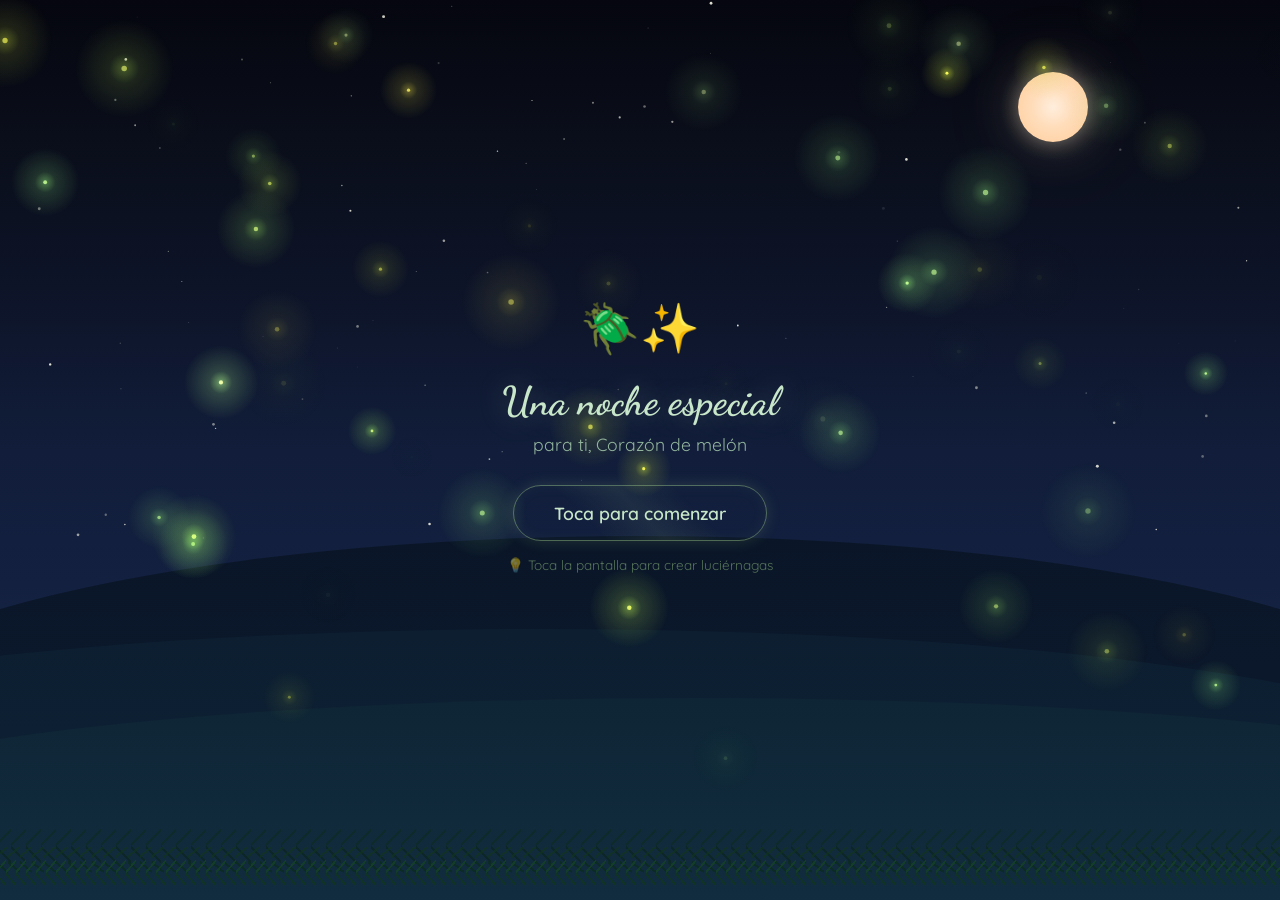
==== luciernagas/index.html @ 91c19a0f "Luciérnagas en jardín nocturno 🪲✨" ====
<!DOCTYPE html>
<html lang="es">
<head>
    <meta charset="UTF-8">
    <meta name="viewport" content="width=device-width, initial-scale=1.0, user-scalable=no">
    <title>Para ti, Jaqueline 🪲✨</title>
    <link rel="stylesheet" href="styles.css">
    <link href="https://fonts.googleapis.com/css2?family=Dancing+Script:wght@400;700&family=Quicksand:wght@300;400;600&display=swap" rel="stylesheet">
</head>
<body>

    <!-- Canvas principal de luciérnagas -->
    <canvas id="fireflies-canvas"></canvas>

    <!-- Capa de paisaje nocturno -->
    <div class="landscape">
        <div class="moon"></div>
        <div class="moon-glow"></div>
        <div class="hills">
            <div class="hill hill-back"></div>
            <div class="hill hill-mid"></div>
            <div class="hill hill-front"></div>
        </div>
        <div class="grass-container">
            <div class="grass-row grass-row-1"></div>
            <div class="grass-row grass-row-2"></div>
            <div class="grass-row grass-row-3"></div>
        </div>
    </div>

    <!-- Pantalla de inicio -->
    <div id="intro-overlay" class="overlay active">
        <div class="intro-content">
            <div class="firefly-icon">🪲✨</div>
            <h1>Una noche especial</h1>
            <p>para ti, Corazón de melón</p>
            <button id="btn-start" class="btn-glow">
                <span>Toca para comenzar</span>
            </button>
            <p class="hint">💡 Toca la pantalla para crear luciérnagas</p>
        </div>
    </div>

    <!-- Mensaje central que aparece después -->
    <div id="message-overlay" class="overlay">
        <div class="message-box">
            <p class="msg-para">Para ti,</p>
            <h2 class="msg-name">Jaqueline Lara</h2>
            <div class="msg-divider">✦</div>
            <p class="msg-body" id="msg-body"></p>
            <div class="msg-signature">
                <p>Con todo mi cariño,</p>
                <p class="msg-firma">— Eddie M. 💕</p>
            </div>
        </div>
    </div>

    <!-- Texto que forman las luciérnagas -->
    <div id="formation-text" class="formation-text"></div>

    <!-- Instrucción sutil -->
    <div id="touch-hint" class="touch-hint hidden">
        <span>✨ toca la pantalla ✨</span>
    </div>

    <script src="script.js"></script>
</body>
</html>
---- luciernagas/styles.css ----
/* ============================================
   LUCIÉRNAGAS — JARDÍN NOCTURNO
   Para Jaqueline Lara 🪲✨
   ============================================ */

* {
    margin: 0;
    padding: 0;
    box-sizing: border-box;
}

body {
    overflow: hidden;
    background: #05060f;
    font-family: 'Quicksand', sans-serif;
    color: #fff;
    width: 100vw;
    height: 100vh;
    user-select: none;
    -webkit-user-select: none;
    touch-action: none;
}

/* ============================================
   CANVAS DE LUCIÉRNAGAS
   ============================================ */

#fireflies-canvas {
    position: fixed;
    top: 0;
    left: 0;
    width: 100%;
    height: 100%;
    z-index: 5;
    pointer-events: none;
}

/* ============================================
   PAISAJE NOCTURNO
   ============================================ */

.landscape {
    position: fixed;
    top: 0;
    left: 0;
    width: 100%;
    height: 100%;
    z-index: 1;
    background: linear-gradient(
        180deg,
        #05060f 0%,
        #0a0e1a 15%,
        #0d1326 30%,
        #111d3a 50%,
        #132040 65%,
        #1a2a4a 80%,
        #1e3350 100%
    );
}

/* Luna */
.moon {
    position: absolute;
    top: 8%;
    right: 15%;
    width: 70px;
    height: 70px;
    background: radial-gradient(circle, #ffeedd 0%, #ffddbb 40%, #ffcc99 100%);
    border-radius: 50%;
    box-shadow:
        0 0 20px rgba(255, 238, 204, 0.4),
        0 0 60px rgba(255, 221, 170, 0.2),
        0 0 100px rgba(255, 204, 153, 0.1);
    z-index: 2;
}

.moon-glow {
    position: absolute;
    top: 5%;
    right: 12.5%;
    width: 120px;
    height: 120px;
    background: radial-gradient(circle, rgba(255, 238, 204, 0.08) 0%, transparent 70%);
    border-radius: 50%;
    z-index: 1;
}

/* Colinas */
.hills {
    position: absolute;
    bottom: 0;
    left: 0;
    width: 100%;
    height: 45%;
    z-index: 2;
}

.hill {
    position: absolute;
    bottom: 0;
    width: 100%;
    border-radius: 50% 50% 0 0;
}

.hill-back {
    height: 100%;
    background: linear-gradient(180deg, #0a1628 0%, #0d1a2f 100%);
    transform: scaleX(1.3);
    bottom: -10%;
}

.hill-mid {
    height: 75%;
    background: linear-gradient(180deg, #0c1e30 0%, #0f2338 100%);
    transform: scaleX(1.5) translateX(-5%);
    bottom: -8%;
}

.hill-front {
    height: 55%;
    background: linear-gradient(180deg, #0e2535 0%, #122d40 100%);
    transform: scaleX(1.4) translateX(3%);
    bottom: -5%;
}

/* Pasto */
.grass-container {
    position: absolute;
    bottom: 0;
    left: 0;
    width: 100%;
    height: 12%;
    z-index: 3;
    overflow: hidden;
}

.grass-row {
    position: absolute;
    bottom: 0;
    left: -5%;
    width: 110%;
    background-repeat: repeat-x;
    background-size: 30px 100%;
}

.grass-row-1 {
    height: 100%;
    background-image:
        linear-gradient(135deg, transparent 42%, #0d2a1a 42%, #0d2a1a 44%, transparent 44%),
        linear-gradient(45deg, transparent 42%, #0a2416 42%, #0a2416 44%, transparent 44%);
    background-size: 15px 100%;
    opacity: 0.5;
}

.grass-row-2 {
    height: 75%;
    background-image:
        linear-gradient(140deg, transparent 40%, #103320 40%, #103320 43%, transparent 43%),
        linear-gradient(40deg, transparent 40%, #0c2c1c 40%, #0c2c1c 43%, transparent 43%);
    background-size: 12px 100%;
    opacity: 0.7;
}

.grass-row-3 {
    height: 50%;
    background-image:
        linear-gradient(130deg, transparent 38%, #144028 38%, #144028 42%, transparent 42%),
        linear-gradient(50deg, transparent 38%, #103522 38%, #103522 42%, transparent 42%);
    background-size: 10px 100%;
    opacity: 0.9;
}

/* ============================================
   OVERLAYS
   ============================================ */

.overlay {
    position: fixed;
    top: 0;
    left: 0;
    width: 100%;
    height: 100%;
    display: flex;
    align-items: center;
    justify-content: center;
    z-index: 20;
    opacity: 0;
    visibility: hidden;
    transition: opacity 1.5s ease, visibility 1.5s ease;
    pointer-events: none;
}

.overlay.active {
    opacity: 1;
    visibility: visible;
    pointer-events: auto;
}

/* ============================================
   PANTALLA DE INICIO
   ============================================ */

.intro-content {
    text-align: center;
    padding: 30px;
}

.firefly-icon {
    font-size: 3rem;
    margin-bottom: 20px;
    animation: floatSoft 3s ease-in-out infinite;
}

@keyframes floatSoft {
    0%, 100% { transform: translateY(0); }
    50% { transform: translateY(-12px); }
}

.intro-content h1 {
    font-family: 'Dancing Script', cursive;
    font-size: 2.5rem;
    color: #c8e6c9;
    text-shadow: 0 0 30px rgba(200, 230, 201, 0.3);
    margin-bottom: 8px;
}

.intro-content p {
    font-size: 1.1rem;
    color: #a0c4a8;
    margin-bottom: 30px;
    opacity: 0.9;
}

.btn-glow {
    background: transparent;
    border: 1px solid rgba(180, 230, 150, 0.4);
    color: #c8e6c9;
    padding: 16px 40px;
    font-size: 1.1rem;
    font-family: 'Quicksand', sans-serif;
    font-weight: 600;
    border-radius: 50px;
    cursor: pointer;
    position: relative;
    overflow: hidden;
    transition: all 0.4s ease;
    box-shadow:
        0 0 15px rgba(180, 230, 150, 0.15),
        inset 0 0 15px rgba(180, 230, 150, 0.05);
    animation: fadeInUp 1s ease 0.5s both;
}

.btn-glow:hover,
.btn-glow:active {
    background: rgba(180, 230, 150, 0.1);
    border-color: rgba(180, 230, 150, 0.6);
    box-shadow:
        0 0 30px rgba(180, 230, 150, 0.25),
        inset 0 0 20px rgba(180, 230, 150, 0.1);
    transform: scale(1.05);
}

.btn-glow::after {
    content: '';
    position: absolute;
    top: -50%;
    left: -50%;
    width: 200%;
    height: 200%;
    background: linear-gradient(
        45deg,
        transparent 40%,
        rgba(180, 230, 150, 0.08) 50%,
        transparent 60%
    );
    animation: shimmer 4s infinite;
}

@keyframes shimmer {
    0% { transform: translateX(-100%) rotate(45deg); }
    100% { transform: translateX(100%) rotate(45deg); }
}

.hint {
    font-size: 0.85rem !important;
    color: rgba(180, 230, 150, 0.5) !important;
    margin-top: 15px !important;
}

/* ============================================
   MENSAJE OVERLAY
   ============================================ */

#message-overlay {
    background: radial-gradient(ellipse at center, rgba(5, 6, 15, 0.85) 0%, rgba(5, 6, 15, 0.7) 100%);
}

.message-box {
    text-align: center;
    max-width: 550px;
    width: 90%;
    padding: 40px 30px;
    background: rgba(255, 255, 255, 0.03);
    backdrop-filter: blur(8px);
    border: 1px solid rgba(180, 230, 150, 0.12);
    border-radius: 24px;
    box-shadow: 0 0 60px rgba(180, 230, 150, 0.06);
    animation: fadeInScale 1s ease both;
}

@keyframes fadeInScale {
    from {
        opacity: 0;
        transform: scale(0.9) translateY(20px);
    }
    to {
        opacity: 1;
        transform: scale(1) translateY(0);
    }
}

.msg-para {
    font-size: 1.1rem;
    color: #a0c4a8;
    margin-bottom: 5px;
    animation: fadeInUp 0.8s ease 0.3s both;
}

.msg-name {
    font-family: 'Dancing Script', cursive;
    font-size: 2.4rem;
    color: #c8e6c9;
    text-shadow: 0 0 25px rgba(200, 230, 201, 0.3);
    margin-bottom: 15px;
    animation: fadeInUp 0.8s ease 0.5s both;
}

.msg-divider {
    color: rgba(180, 230, 150, 0.4);
    font-size: 1.2rem;
    margin-bottom: 20px;
    animation: fadeInUp 0.8s ease 0.7s both;
}

.msg-body {
    font-size: 1.1rem;
    line-height: 1.9;
    color: #d4e8d6;
    font-weight: 300;
    margin-bottom: 25px;
    min-height: 100px;
}

.msg-signature {
    opacity: 0;
    transform: translateY(15px);
    transition: all 1s ease;
}

.msg-signature.visible {
    opacity: 1;
    transform: translateY(0);
}

.msg-signature p {
    font-family: 'Dancing Script', cursive;
    color: #a0c4a8;
    font-size: 1.2rem;
}

.msg-firma {
    font-size: 1.5rem !important;
    color: #c8e6c9 !important;
    margin-top: 5px;
    text-shadow: 0 0 15px rgba(200, 230, 201, 0.3);
}

/* ============================================
   TEXTO DE FORMACIÓN DE LUCIÉRNAGAS
   ============================================ */

.formation-text {
    position: fixed;
    top: 50%;
    left: 50%;
    transform: translate(-50%, -50%);
    font-family: 'Dancing Script', cursive;
    font-size: 3.5rem;
    color: transparent;
    z-index: 15;
    pointer-events: none;
    white-space: nowrap;
    text-align: center;
}

/* ============================================
   TOUCH HINT
   ============================================ */

.touch-hint {
    position: fixed;
    bottom: 8%;
    left: 50%;
    transform: translateX(-50%);
    z-index: 10;
    font-size: 0.9rem;
    color: rgba(180, 230, 150, 0.4);
    transition: opacity 1s ease;
    animation: pulseSoft 3s ease-in-out infinite;
}

.touch-hint.hidden {
    opacity: 0;
    pointer-events: none;
}

.touch-hint.visible {
    opacity: 1;
}

@keyframes pulseSoft {
    0%, 100% { opacity: 0.4; }
    50% { opacity: 0.8; }
}

/* ============================================
   ANIMACIONES GENERALES
   ============================================ */

@keyframes fadeInUp {
    from {
        opacity: 0;
        transform: translateY(25px);
    }
    to {
        opacity: 1;
        transform: translateY(0);
    }
}

@keyframes fadeOut {
    to {
        opacity: 0;
        visibility: hidden;
    }
}

/* ============================================
   RESPONSIVE
   ============================================ */

@media (max-width: 600px) {
    .intro-content h1 {
        font-size: 2rem;
    }

    .btn-glow {
        padding: 14px 32px;
        font-size: 1rem;
    }

    .msg-name {
        font-size: 1.8rem;
    }

    .msg-body {
        font-size: 1rem;
        line-height: 1.8;
    }

    .message-box {
        padding: 30px 22px;
    }

    .formation-text {
        font-size: 2.5rem;
    }

    .moon {
        width: 50px;
        height: 50px;
        top: 5%;
        right: 10%;
    }

    .moon-glow {
        width: 90px;
        height: 90px;
        top: 2.5%;
        right: 7%;
    }
}

@media (max-width: 380px) {
    .intro-content h1 {
        font-size: 1.7rem;
    }

    .formation-text {
        font-size: 2rem;
    }

    .msg-name {
        font-size: 1.5rem;
    }
}
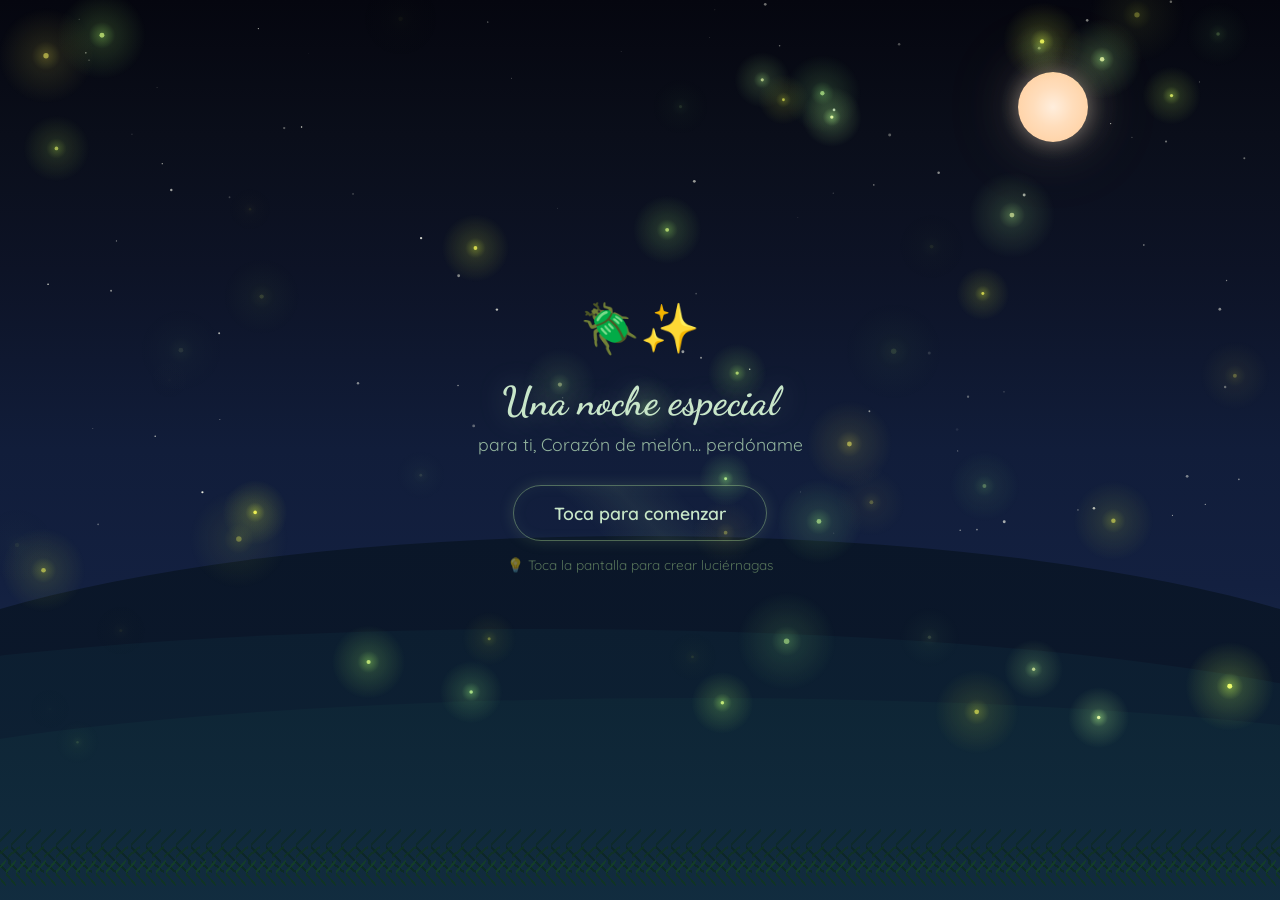
==== commit 7495e015: "Mensaje de disculpa 🥺💕" ====
--- a/luciernagas/index.html
+++ b/luciernagas/index.html
@@ -33,7 +33,7 @@
         <div class="intro-content">
             <div class="firefly-icon">🪲✨</div>
             <h1>Una noche especial</h1>
-            <p>para ti, Corazón de melón</p>
+            <p>para ti, Corazón de melón... perdóname</p>
             <button id="btn-start" class="btn-glow">
                 <span>Toca para comenzar</span>
             </button>
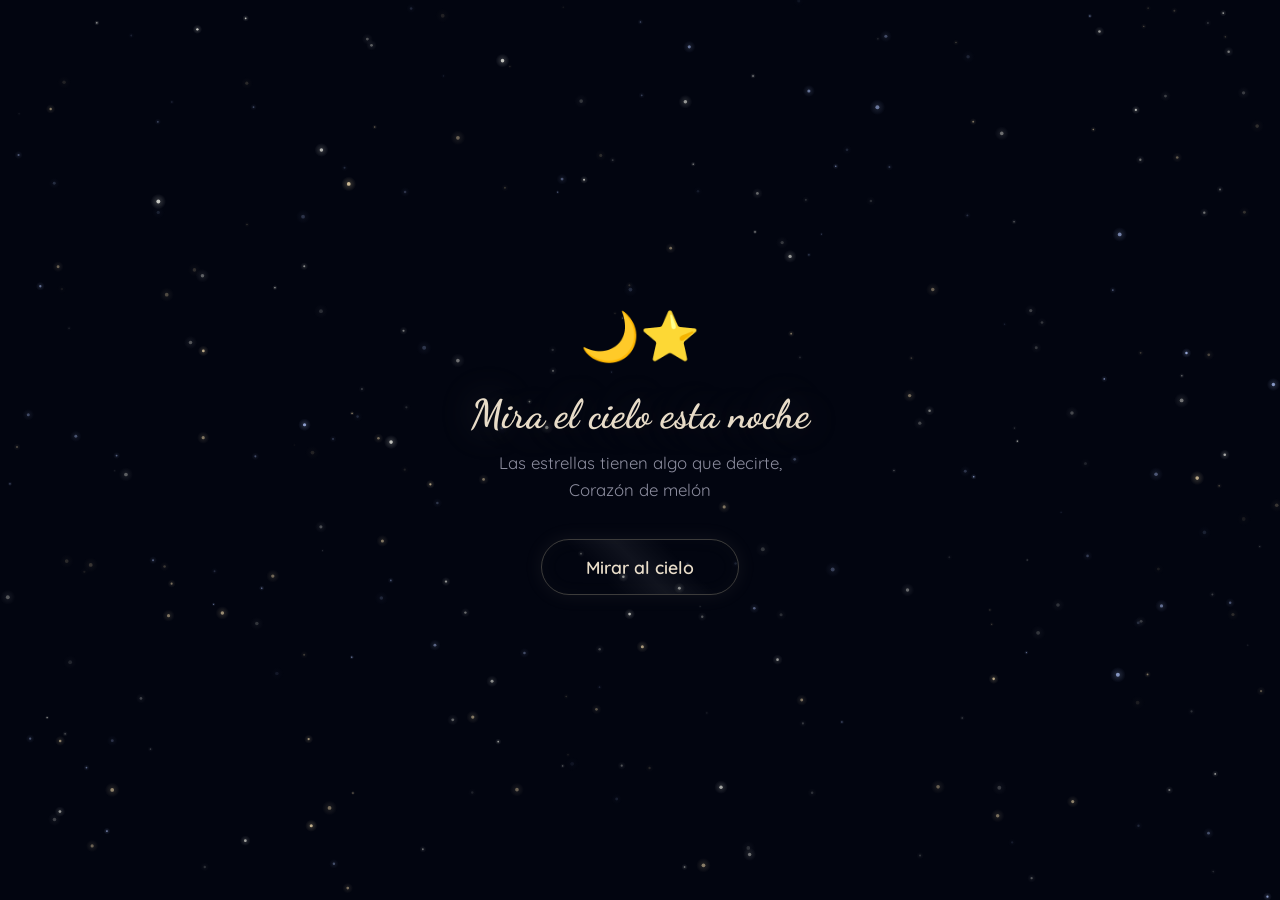
==== commit fcb091e1: "Cielo de estrellas con formación de texto y estrellas fugaces ⭐" ====
--- a/luciernagas/index.html
+++ b/luciernagas/index.html
@@ -3,66 +3,41 @@
 <head>
     <meta charset="UTF-8">
     <meta name="viewport" content="width=device-width, initial-scale=1.0, user-scalable=no">
-    <title>Para ti, Jaqueline 🪲✨</title>
+    <title>Para ti, Jaqueline ⭐</title>
     <link rel="stylesheet" href="styles.css">
     <link href="https://fonts.googleapis.com/css2?family=Dancing+Script:wght@400;700&family=Quicksand:wght@300;400;600&display=swap" rel="stylesheet">
 </head>
 <body>
 
-    <!-- Canvas principal de luciérnagas -->
-    <canvas id="fireflies-canvas"></canvas>
-
-    <!-- Capa de paisaje nocturno -->
-    <div class="landscape">
-        <div class="moon"></div>
-        <div class="moon-glow"></div>
-        <div class="hills">
-            <div class="hill hill-back"></div>
-            <div class="hill hill-mid"></div>
-            <div class="hill hill-front"></div>
-        </div>
-        <div class="grass-container">
-            <div class="grass-row grass-row-1"></div>
-            <div class="grass-row grass-row-2"></div>
-            <div class="grass-row grass-row-3"></div>
-        </div>
-    </div>
+    <!-- Canvas de estrellas -->
+    <canvas id="stars-canvas"></canvas>
 
     <!-- Pantalla de inicio -->
     <div id="intro-overlay" class="overlay active">
         <div class="intro-content">
-            <div class="firefly-icon">🪲✨</div>
-            <h1>Una noche especial</h1>
-            <p>para ti, Corazón de melón... perdóname</p>
+            <div class="star-icon">🌙⭐</div>
+            <h1>Mira el cielo esta noche</h1>
+            <p>Las estrellas tienen algo que decirte, Corazón de melón</p>
             <button id="btn-start" class="btn-glow">
-                <span>Toca para comenzar</span>
+                <span>Mirar al cielo</span>
             </button>
-            <p class="hint">💡 Toca la pantalla para crear luciérnagas</p>
         </div>
     </div>
 
-    <!-- Mensaje central que aparece después -->
+    <!-- Mensaje central -->
     <div id="message-overlay" class="overlay">
         <div class="message-box">
             <p class="msg-para">Para ti,</p>
             <h2 class="msg-name">Jaqueline Lara</h2>
-            <div class="msg-divider">✦</div>
+            <div class="msg-divider">✦ ✦ ✦</div>
             <p class="msg-body" id="msg-body"></p>
-            <div class="msg-signature">
+            <div class="msg-signature" id="msg-signature">
                 <p>Con todo mi cariño,</p>
                 <p class="msg-firma">— Eddie M. 💕</p>
             </div>
         </div>
     </div>
 
-    <!-- Texto que forman las luciérnagas -->
-    <div id="formation-text" class="formation-text"></div>
-
-    <!-- Instrucción sutil -->
-    <div id="touch-hint" class="touch-hint hidden">
-        <span>✨ toca la pantalla ✨</span>
-    </div>
-
     <script src="script.js"></script>
 </body>
 </html>
--- a/luciernagas/styles.css
+++ b/luciernagas/styles.css
@@ -1,6 +1,6 @@
 /* ============================================
-   LUCIÉRNAGAS — JARDÍN NOCTURNO
-   Para Jaqueline Lara 🪲✨
+   CIELO DE ESTRELLAS — Para Jaqueline
+   Paleta: Azul profundo, dorado, blanco
    ============================================ */
 
 * {
@@ -11,163 +11,26 @@
 
 body {
     overflow: hidden;
-    background: #05060f;
+    background: #020510;
     font-family: 'Quicksand', sans-serif;
     color: #fff;
     width: 100vw;
     height: 100vh;
     user-select: none;
     -webkit-user-select: none;
-    touch-action: none;
-}
-
-/* ============================================
-   CANVAS DE LUCIÉRNAGAS
-   ============================================ */
-
-#fireflies-canvas {
-    position: fixed;
-    top: 0;
-    left: 0;
-    width: 100%;
-    height: 100%;
-    z-index: 5;
-    pointer-events: none;
-}
-
-/* ============================================
-   PAISAJE NOCTURNO
-   ============================================ */
-
-.landscape {
+}
+
+/* ============================================
+   CANVAS
+   ============================================ */
+
+#stars-canvas {
     position: fixed;
     top: 0;
     left: 0;
     width: 100%;
     height: 100%;
     z-index: 1;
-    background: linear-gradient(
-        180deg,
-        #05060f 0%,
-        #0a0e1a 15%,
-        #0d1326 30%,
-        #111d3a 50%,
-        #132040 65%,
-        #1a2a4a 80%,
-        #1e3350 100%
-    );
-}
-
-/* Luna */
-.moon {
-    position: absolute;
-    top: 8%;
-    right: 15%;
-    width: 70px;
-    height: 70px;
-    background: radial-gradient(circle, #ffeedd 0%, #ffddbb 40%, #ffcc99 100%);
-    border-radius: 50%;
-    box-shadow:
-        0 0 20px rgba(255, 238, 204, 0.4),
-        0 0 60px rgba(255, 221, 170, 0.2),
-        0 0 100px rgba(255, 204, 153, 0.1);
-    z-index: 2;
-}
-
-.moon-glow {
-    position: absolute;
-    top: 5%;
-    right: 12.5%;
-    width: 120px;
-    height: 120px;
-    background: radial-gradient(circle, rgba(255, 238, 204, 0.08) 0%, transparent 70%);
-    border-radius: 50%;
-    z-index: 1;
-}
-
-/* Colinas */
-.hills {
-    position: absolute;
-    bottom: 0;
-    left: 0;
-    width: 100%;
-    height: 45%;
-    z-index: 2;
-}
-
-.hill {
-    position: absolute;
-    bottom: 0;
-    width: 100%;
-    border-radius: 50% 50% 0 0;
-}
-
-.hill-back {
-    height: 100%;
-    background: linear-gradient(180deg, #0a1628 0%, #0d1a2f 100%);
-    transform: scaleX(1.3);
-    bottom: -10%;
-}
-
-.hill-mid {
-    height: 75%;
-    background: linear-gradient(180deg, #0c1e30 0%, #0f2338 100%);
-    transform: scaleX(1.5) translateX(-5%);
-    bottom: -8%;
-}
-
-.hill-front {
-    height: 55%;
-    background: linear-gradient(180deg, #0e2535 0%, #122d40 100%);
-    transform: scaleX(1.4) translateX(3%);
-    bottom: -5%;
-}
-
-/* Pasto */
-.grass-container {
-    position: absolute;
-    bottom: 0;
-    left: 0;
-    width: 100%;
-    height: 12%;
-    z-index: 3;
-    overflow: hidden;
-}
-
-.grass-row {
-    position: absolute;
-    bottom: 0;
-    left: -5%;
-    width: 110%;
-    background-repeat: repeat-x;
-    background-size: 30px 100%;
-}
-
-.grass-row-1 {
-    height: 100%;
-    background-image:
-        linear-gradient(135deg, transparent 42%, #0d2a1a 42%, #0d2a1a 44%, transparent 44%),
-        linear-gradient(45deg, transparent 42%, #0a2416 42%, #0a2416 44%, transparent 44%);
-    background-size: 15px 100%;
-    opacity: 0.5;
-}
-
-.grass-row-2 {
-    height: 75%;
-    background-image:
-        linear-gradient(140deg, transparent 40%, #103320 40%, #103320 43%, transparent 43%),
-        linear-gradient(40deg, transparent 40%, #0c2c1c 40%, #0c2c1c 43%, transparent 43%);
-    background-size: 12px 100%;
-    opacity: 0.7;
-}
-
-.grass-row-3 {
-    height: 50%;
-    background-image:
-        linear-gradient(130deg, transparent 38%, #144028 38%, #144028 42%, transparent 42%),
-        linear-gradient(50deg, transparent 38%, #103522 38%, #103522 42%, transparent 42%);
-    background-size: 10px 100%;
-    opacity: 0.9;
 }
 
 /* ============================================
@@ -203,39 +66,49 @@
 .intro-content {
     text-align: center;
     padding: 30px;
-}
-
-.firefly-icon {
+    z-index: 25;
+}
+
+.star-icon {
     font-size: 3rem;
-    margin-bottom: 20px;
-    animation: floatSoft 3s ease-in-out infinite;
+    margin-bottom: 25px;
+    animation: floatSoft 4s ease-in-out infinite;
 }
 
 @keyframes floatSoft {
-    0%, 100% { transform: translateY(0); }
-    50% { transform: translateY(-12px); }
+    0%, 100% { transform: translateY(0) rotate(-3deg); }
+    50% { transform: translateY(-14px) rotate(3deg); }
 }
 
 .intro-content h1 {
     font-family: 'Dancing Script', cursive;
     font-size: 2.5rem;
-    color: #c8e6c9;
-    text-shadow: 0 0 30px rgba(200, 230, 201, 0.3);
-    margin-bottom: 8px;
+    color: #e8dcc8;
+    text-shadow: 0 0 40px rgba(232, 220, 200, 0.25);
+    margin-bottom: 12px;
+    animation: fadeInUp 1s ease 0.2s both;
 }
 
 .intro-content p {
-    font-size: 1.1rem;
-    color: #a0c4a8;
-    margin-bottom: 30px;
-    opacity: 0.9;
-}
+    font-size: 1.05rem;
+    color: rgba(200, 200, 220, 0.7);
+    margin-bottom: 35px;
+    max-width: 320px;
+    margin-left: auto;
+    margin-right: auto;
+    line-height: 1.6;
+    animation: fadeInUp 1s ease 0.4s both;
+}
+
+/* ============================================
+   BOTÓN
+   ============================================ */
 
 .btn-glow {
     background: transparent;
-    border: 1px solid rgba(180, 230, 150, 0.4);
-    color: #c8e6c9;
-    padding: 16px 40px;
+    border: 1px solid rgba(200, 190, 160, 0.3);
+    color: #e8dcc8;
+    padding: 16px 44px;
     font-size: 1.1rem;
     font-family: 'Quicksand', sans-serif;
     font-weight: 600;
@@ -245,18 +118,18 @@
     overflow: hidden;
     transition: all 0.4s ease;
     box-shadow:
-        0 0 15px rgba(180, 230, 150, 0.15),
-        inset 0 0 15px rgba(180, 230, 150, 0.05);
-    animation: fadeInUp 1s ease 0.5s both;
+        0 0 20px rgba(200, 190, 160, 0.08),
+        inset 0 0 20px rgba(200, 190, 160, 0.03);
+    animation: fadeInUp 1s ease 0.6s both;
 }
 
 .btn-glow:hover,
 .btn-glow:active {
-    background: rgba(180, 230, 150, 0.1);
-    border-color: rgba(180, 230, 150, 0.6);
+    background: rgba(200, 190, 160, 0.08);
+    border-color: rgba(200, 190, 160, 0.5);
     box-shadow:
-        0 0 30px rgba(180, 230, 150, 0.25),
-        inset 0 0 20px rgba(180, 230, 150, 0.1);
+        0 0 35px rgba(200, 190, 160, 0.15),
+        inset 0 0 25px rgba(200, 190, 160, 0.05);
     transform: scale(1.05);
 }
 
@@ -270,7 +143,7 @@
     background: linear-gradient(
         45deg,
         transparent 40%,
-        rgba(180, 230, 150, 0.08) 50%,
+        rgba(255, 255, 255, 0.06) 50%,
         transparent 60%
     );
     animation: shimmer 4s infinite;
@@ -281,74 +154,58 @@
     100% { transform: translateX(100%) rotate(45deg); }
 }
 
-.hint {
-    font-size: 0.85rem !important;
-    color: rgba(180, 230, 150, 0.5) !important;
-    margin-top: 15px !important;
-}
-
-/* ============================================
-   MENSAJE OVERLAY
+/* ============================================
+   MENSAJE
    ============================================ */
 
 #message-overlay {
-    background: radial-gradient(ellipse at center, rgba(5, 6, 15, 0.85) 0%, rgba(5, 6, 15, 0.7) 100%);
+    background: radial-gradient(ellipse at center, rgba(2, 5, 16, 0.88) 0%, rgba(2, 5, 16, 0.75) 100%);
+    z-index: 15;
 }
 
 .message-box {
     text-align: center;
-    max-width: 550px;
+    max-width: 540px;
     width: 90%;
     padding: 40px 30px;
-    background: rgba(255, 255, 255, 0.03);
-    backdrop-filter: blur(8px);
-    border: 1px solid rgba(180, 230, 150, 0.12);
+    background: rgba(255, 255, 255, 0.02);
+    backdrop-filter: blur(12px);
+    border: 1px solid rgba(200, 190, 160, 0.1);
     border-radius: 24px;
-    box-shadow: 0 0 60px rgba(180, 230, 150, 0.06);
-    animation: fadeInScale 1s ease both;
-}
-
-@keyframes fadeInScale {
-    from {
-        opacity: 0;
-        transform: scale(0.9) translateY(20px);
-    }
-    to {
-        opacity: 1;
-        transform: scale(1) translateY(0);
-    }
+    box-shadow: 0 0 80px rgba(200, 190, 160, 0.04);
 }
 
 .msg-para {
-    font-size: 1.1rem;
-    color: #a0c4a8;
-    margin-bottom: 5px;
-    animation: fadeInUp 0.8s ease 0.3s both;
+    font-size: 1rem;
+    color: rgba(200, 200, 220, 0.6);
+    margin-bottom: 4px;
+    animation: fadeInUp 0.8s ease 0.2s both;
 }
 
 .msg-name {
     font-family: 'Dancing Script', cursive;
-    font-size: 2.4rem;
-    color: #c8e6c9;
-    text-shadow: 0 0 25px rgba(200, 230, 201, 0.3);
+    font-size: 2.3rem;
+    color: #e8dcc8;
+    text-shadow: 0 0 25px rgba(232, 220, 200, 0.2);
     margin-bottom: 15px;
-    animation: fadeInUp 0.8s ease 0.5s both;
+    animation: fadeInUp 0.8s ease 0.4s both;
 }
 
 .msg-divider {
-    color: rgba(180, 230, 150, 0.4);
-    font-size: 1.2rem;
-    margin-bottom: 20px;
-    animation: fadeInUp 0.8s ease 0.7s both;
+    color: rgba(200, 190, 160, 0.3);
+    font-size: 0.8rem;
+    letter-spacing: 8px;
+    margin-bottom: 22px;
+    animation: fadeInUp 0.8s ease 0.6s both;
 }
 
 .msg-body {
-    font-size: 1.1rem;
+    font-size: 1.08rem;
     line-height: 1.9;
-    color: #d4e8d6;
+    color: rgba(220, 220, 235, 0.85);
     font-weight: 300;
     margin-bottom: 25px;
-    min-height: 100px;
+    min-height: 80px;
 }
 
 .msg-signature {
@@ -364,67 +221,19 @@
 
 .msg-signature p {
     font-family: 'Dancing Script', cursive;
-    color: #a0c4a8;
-    font-size: 1.2rem;
+    color: rgba(200, 200, 220, 0.6);
+    font-size: 1.15rem;
 }
 
 .msg-firma {
-    font-size: 1.5rem !important;
-    color: #c8e6c9 !important;
+    font-size: 1.45rem !important;
+    color: #e8dcc8 !important;
     margin-top: 5px;
-    text-shadow: 0 0 15px rgba(200, 230, 201, 0.3);
-}
-
-/* ============================================
-   TEXTO DE FORMACIÓN DE LUCIÉRNAGAS
-   ============================================ */
-
-.formation-text {
-    position: fixed;
-    top: 50%;
-    left: 50%;
-    transform: translate(-50%, -50%);
-    font-family: 'Dancing Script', cursive;
-    font-size: 3.5rem;
-    color: transparent;
-    z-index: 15;
-    pointer-events: none;
-    white-space: nowrap;
-    text-align: center;
-}
-
-/* ============================================
-   TOUCH HINT
-   ============================================ */
-
-.touch-hint {
-    position: fixed;
-    bottom: 8%;
-    left: 50%;
-    transform: translateX(-50%);
-    z-index: 10;
-    font-size: 0.9rem;
-    color: rgba(180, 230, 150, 0.4);
-    transition: opacity 1s ease;
-    animation: pulseSoft 3s ease-in-out infinite;
-}
-
-.touch-hint.hidden {
-    opacity: 0;
-    pointer-events: none;
-}
-
-.touch-hint.visible {
-    opacity: 1;
-}
-
-@keyframes pulseSoft {
-    0%, 100% { opacity: 0.4; }
-    50% { opacity: 0.8; }
-}
-
-/* ============================================
-   ANIMACIONES GENERALES
+    text-shadow: 0 0 15px rgba(232, 220, 200, 0.2);
+}
+
+/* ============================================
+   ANIMACIONES
    ============================================ */
 
 @keyframes fadeInUp {
@@ -438,13 +247,6 @@
     }
 }
 
-@keyframes fadeOut {
-    to {
-        opacity: 0;
-        visibility: hidden;
-    }
-}
-
 /* ============================================
    RESPONSIVE
    ============================================ */
@@ -454,8 +256,12 @@
         font-size: 2rem;
     }
 
+    .intro-content p {
+        font-size: 0.95rem;
+    }
+
     .btn-glow {
-        padding: 14px 32px;
+        padding: 14px 34px;
         font-size: 1rem;
     }
 
@@ -471,24 +277,6 @@
     .message-box {
         padding: 30px 22px;
     }
-
-    .formation-text {
-        font-size: 2.5rem;
-    }
-
-    .moon {
-        width: 50px;
-        height: 50px;
-        top: 5%;
-        right: 10%;
-    }
-
-    .moon-glow {
-        width: 90px;
-        height: 90px;
-        top: 2.5%;
-        right: 7%;
-    }
 }
 
 @media (max-width: 380px) {
@@ -496,10 +284,6 @@
         font-size: 1.7rem;
     }
 
-    .formation-text {
-        font-size: 2rem;
-    }
-
     .msg-name {
         font-size: 1.5rem;
     }
